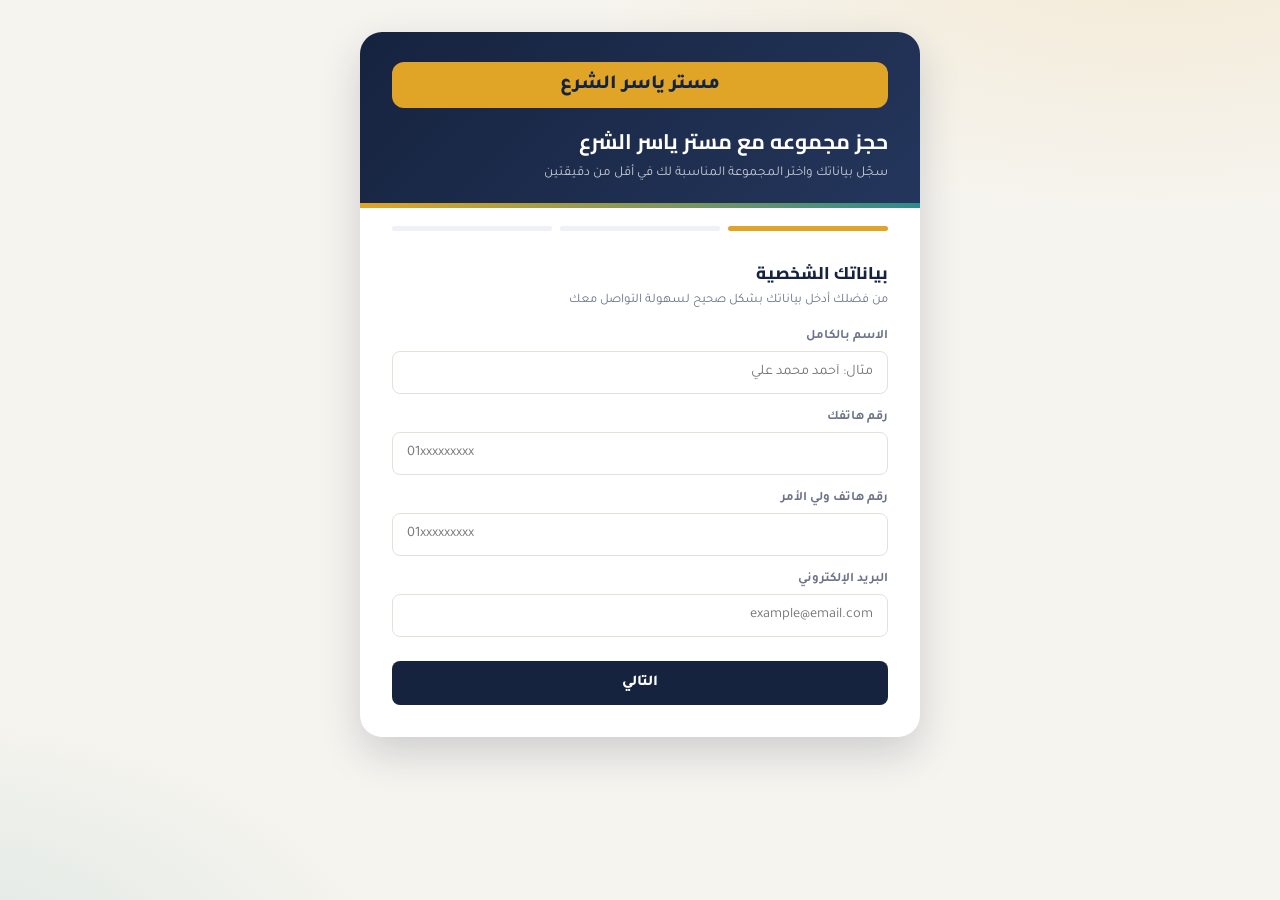
==== index.html @ 710be68e "Add files via upload" ====
<!DOCTYPE html>
<html lang="ar" dir="rtl">
<head>
<meta charset="UTF-8">
<meta name="viewport" content="width=device-width, initial-scale=1.0">
<title>تسجيل حجز  - الأستاذ ياسر الشرع</title>
<link rel="stylesheet" href="css/style.css">
</head>
<body>

<div class="page-wrap">
  <div class="reg-card">

    <div class="reg-header">
      <div class="reg-logo">مستر ياسر الشرع</div>
      <h1>حجز مجموعه مع مستر ياسر الشرع</h1>
      <p>سجّل بياناتك واختر المجموعة المناسبة لك في أقل من دقيقتين</p>
    </div>

    <div class="steps">
      <div class="step-dot active" id="dot-1"></div>
      <div class="step-dot" id="dot-2"></div>
      <div class="step-dot" id="dot-3"></div>
    </div>

    <div class="reg-body">
      <div class="form-msg" id="globalMsg"></div>

      <form id="regForm" novalidate>

        <!-- الخطوة 1: البيانات الشخصية -->
        <div class="step-panel active" id="panel-1">
          <h2 class="step-title">بياناتك الشخصية</h2>
          <p class="step-sub">من فضلك أدخل بياناتك بشكل صحيح لسهولة التواصل معك</p>

          <div class="field" id="fieldFullName">
            <label class="field-label">الاسم بالكامل</label>
            <input class="input" type="text" id="fullName" placeholder="مثال: أحمد محمد علي">
            <div class="field-error">من فضلك أدخل الاسم بالكامل</div>
          </div>

          <div class="field" id="fieldPhone">
            <label class="field-label">رقم هاتفك</label>
            <input class="input" type="tel" id="phone" placeholder="01xxxxxxxxx">
            <div class="field-error">من فضلك أدخل رقم هاتف صحيح</div>
          </div>

          <div class="field" id="fieldParentPhone">
            <label class="field-label">رقم هاتف ولي الأمر</label>
            <input class="input" type="tel" id="parentPhone" placeholder="01xxxxxxxxx">
            <div class="field-error">من فضلك أدخل رقم هاتف ولي الأمر</div>
          </div>

          <div class="field" id="fieldEmail">
            <label class="field-label">البريد الإلكتروني</label>
            <input class="input" type="email" id="email" placeholder="example@email.com">
            <div class="field-error" id="emailError">من فضلك أدخل بريد إلكتروني صحيح</div>
          </div>

          <div class="step-actions">
            <button type="button" class="btn btn-primary" id="toStep2Btn">التالي</button>
          </div>
        </div>

        <!-- الخطوة 2: النوع -->
        <div class="step-panel" id="panel-2">
          <h2 class="step-title">حدد نوعك</h2>
          <p class="step-sub">سيتم عرض المجموعات المتاحة بناءً على اختيارك</p>

          <div class="gender-grid">
            <label class="gender-option">
              <input type="radio" name="gender" value="Male" id="genderMale">
              <div class="gender-card">
                <span class="emoji">👦</span>
                <span class="label">ذكر</span>
              </div>
            </label>
            <label class="gender-option">
              <input type="radio" name="gender" value="Female" id="genderFemale">
              <div class="gender-card">
                <span class="emoji">👧</span>
                <span class="label">أنثى</span>
              </div>
            </label>
          </div>
          <div class="field-error" id="genderError">من فضلك اختر النوع</div>

          <div class="step-actions">
            <button type="button" class="btn btn-outline" id="backToStep1Btn">السابق</button>
            <button type="button" class="btn btn-primary" id="toStep3Btn">التالي</button>
          </div>
        </div>

        <!-- الخطوة 3: اختيار المجموعة -->
        <div class="step-panel" id="panel-3">
          <h2 class="step-title">اختر المجموعة المناسبة</h2>
          <p class="step-sub">هذه هي المجموعات المتاحة حاليًا حسب النوع الذي اخترته</p>

          <div id="groupsContainer">
            <div class="empty-state">جارِ تحميل المجموعات المتاحة...</div>
          </div>
          <div class="field-error" id="groupError">من فضلك اختر مجموعة متاحة</div>

          <div class="step-actions">
            <button type="button" class="btn btn-outline" id="backToStep2Btn">السابق</button>
            <button type="submit" class="btn btn-gold" id="submitBtn">تأكيد الحجز</button>
          </div>
        </div>

      </form>
    </div>
  </div>
</div>

<script src="js/register.js"></script>
</body>
</html>
---- css/style.css ----
/* =========================================================
   تسجيل الطلاب - نظام حجز الحصص - الأستاذ ياسر الشرع
   ========================================================= */

@import url('https://fonts.googleapis.com/css2?family=Cairo:wght@600;700;800&family=Tajawal:wght@400;500;700&display=swap');

:root{
  --navy:        #16233F;
  --navy-light:  #24365C;
  --navy-pale:   #EEF1F7;
  --gold:        #E0A526;
  --gold-dark:   #B9860F;
  --teal:        #2E8B8B;
  --bg:          #F6F4EF;
  --surface:     #FFFFFF;
  --text:        #1F2430;
  --text-muted:  #6C7488;
  --border:      #E4E1D8;
  --danger:      #C0392B;
  --danger-bg:   #FCEBEA;
  --success:     #2E8B57;
  --success-bg:  #E9F6EF;
  --radius-sm:   8px;
  --radius:      14px;
  --radius-lg:   22px;
  --shadow:      0 2px 10px rgba(22,35,63,.08);
  --shadow-lg:   0 16px 40px rgba(22,35,63,.18);
}

*{ box-sizing:border-box; }
html,body{ margin:0; padding:0; }
body{
  font-family:'Tajawal', sans-serif;
  color:var(--text);
  direction:rtl;
  min-height:100vh;
  background:
    radial-gradient(1000px 520px at 90% -10%, rgba(224,165,38,.14), transparent 60%),
    radial-gradient(900px 480px at -10% 110%, rgba(46,139,139,.14), transparent 60%),
    var(--bg);
}
h1,h2,h3,.brand{ font-family:'Cairo', sans-serif; }
button{ font-family:inherit; cursor:pointer; }
input,select{ font-family:inherit; }

.page-wrap{ min-height:100vh; display:flex; align-items:flex-start; justify-content:center; padding:32px 16px; }

.reg-card{
  width:100%; max-width:560px; background:var(--surface);
  border-radius:var(--radius-lg); box-shadow:var(--shadow-lg);
  overflow:hidden;
}

.reg-header{
  
  background:linear-gradient(135deg, var(--navy) 0%, var(--navy-light) 100%);
  color:#fff; padding:30px 32px 26px; position:relative;
}
.reg-header::after{
  content:""; position:absolute; inset:auto 0 0 0; height:5px;
  background:linear-gradient(90deg, var(--gold), var(--teal));
}
.reg-logo{
   height:46px; border-radius:12px; background:var(--gold); color:var(--navy);
  display:flex; align-items:center; justify-content:center; font-weight:800; font-size:20px; margin-bottom:14px;
}
.reg-header h1{ font-size:21px; margin:0 0 4px; }
.reg-header p{ margin:0; font-size:13.5px; color:rgba(255,255,255,.75); }

/* مؤشر الخطوات */
.steps{ display:flex; gap:8px; padding:18px 32px 0; }
.step-dot{ flex:1; height:5px; border-radius:999px; background:var(--navy-pale); transition:.2s background ease; }
.step-dot.active{ background:var(--gold); }
.step-dot.done{ background:var(--teal); }

.reg-body{ padding:26px 32px 32px; }
.step-panel{ display:none; }
.step-panel.active{ display:block; animation:fadeIn .25s ease; }
@keyframes fadeIn{ from{ opacity:0; transform:translateY(6px);} to{ opacity:1; transform:translateY(0);} }

.step-title{ font-size:17px; font-weight:800; color:var(--navy); margin:0 0 4px; }
.step-sub{ font-size:13px; color:var(--text-muted); margin:0 0 20px; }

.field{ margin-bottom:16px; }
label.field-label{ display:block; font-size:13px; font-weight:700; color:var(--text-muted); margin-bottom:6px; }
.input{
  width:100%; padding:12px 14px; border-radius:var(--radius-sm);
  border:1.5px solid var(--border); background:#fff; color:var(--text);
  font-size:14.5px; outline:none; transition:.15s border-color ease;
}
.input:focus{ border-color:var(--navy); }
.field-error{ color:var(--danger); font-size:12.5px; font-weight:700; margin-top:5px; display:none; }
.field-error.show{ display:block; }
.field.has-error .input{ border-color:var(--danger); }

/* اختيار النوع */
.gender-grid{ display:grid; grid-template-columns:1fr 1fr; gap:14px; margin-bottom:6px; }
.gender-option{ position:relative; }
.gender-option input{ position:absolute; opacity:0; inset:0; margin:0; cursor:pointer; }
.gender-card{
  border:2px solid var(--border); border-radius:var(--radius); padding:20px 12px;
  text-align:center; transition:.15s all ease;
}
.gender-card .emoji{ font-size:30px; display:block; margin-bottom:8px; }
.gender-card .label{ font-weight:800; color:var(--navy); font-size:14.5px; }
.gender-option input:checked + .gender-card{ border-color:var(--gold); background:#FFF8E9; }
.gender-option input:focus-visible + .gender-card{ outline:2px solid var(--teal); outline-offset:2px; }

/* قائمة المجموعات */
.groups-hint{
  background:var(--navy-pale); color:var(--navy); font-size:13px; font-weight:700;
  padding:12px 16px; border-radius:var(--radius-sm); margin-bottom:14px;
}
.group-list{ display:flex; flex-direction:column; gap:10px; }
.group-option{ position:relative; }
.group-option input{ position:absolute; opacity:0; inset:0; margin:0; cursor:pointer; }
.group-option input:disabled{ cursor:not-allowed; }
.group-card{
  border:2px solid var(--border); border-radius:var(--radius); padding:14px 16px;
  display:flex; align-items:center; gap:14px; transition:.15s all ease;
}
.group-option input:checked + .group-card{ border-color:var(--gold); background:#FFF8E9; }
.group-option input:disabled + .group-card{ opacity:.5; background:#F5F5F2; }
.group-icon{
  width:38px; height:38px; border-radius:10px; background:var(--navy); color:var(--gold);
  display:flex; align-items:center; justify-content:center; font-size:17px; flex-shrink:0;
}
.group-info{ flex:1; min-width:0; }
.group-info .g-name{ font-weight:800; color:var(--navy); font-size:14.5px; }
.group-info .g-meta{ font-size:12.5px; color:var(--text-muted); margin-top:2px; }
.group-seats{ font-size:12px; font-weight:700; color:var(--teal); white-space:nowrap; }
.group-seats.full{ color:var(--danger); }

.btn{
  display:inline-flex; align-items:center; justify-content:center; gap:8px;
  padding:13px 22px; border-radius:var(--radius-sm); border:none;
  font-size:15px; font-weight:800; width:100%; transition:.15s transform ease, .15s background ease;
}
.btn:active{ transform:scale(.98); }
.btn-primary{ background:var(--navy); color:#fff; }
.btn-primary:hover{ background:var(--navy-light); }
.btn-gold{ background:var(--gold); color:var(--navy); }
.btn-gold:hover{ background:var(--gold-dark); color:#fff; }
.btn-outline{ background:transparent; border:1.5px solid var(--border); color:var(--text); }
.btn:disabled{ opacity:.5; cursor:not-allowed; }

.step-actions{ display:flex; gap:10px; margin-top:24px; }
.step-actions .btn{ flex:1; }

.form-msg{ font-size:13.5px; font-weight:700; padding:11px 14px; border-radius:var(--radius-sm); margin-bottom:16px; display:none; }
.form-msg.show{ display:block; }
.form-msg.success{ background:var(--success-bg); color:var(--success); }
.form-msg.error{ background:var(--danger-bg); color:var(--danger); }

.spinner{
  width:16px; height:16px; border-radius:50%;
  border:3px solid rgba(255,255,255,.35); border-top-color:#fff;
  animation:spin .7s linear infinite; display:inline-block;
}
@keyframes spin{ to{ transform:rotate(360deg); } }

.empty-state{ text-align:center; color:var(--text-muted); font-size:13.5px; padding:24px; }

/* صفحة الشكر */
.thanks-wrap{
  min-height:100vh; display:flex; align-items:center; justify-content:center; text-align:center;
  padding:24px; background:
    radial-gradient(1100px 550px at 85% -10%, rgba(224,165,38,.18), transparent 60%),
    radial-gradient(900px 500px at -10% 110%, rgba(46,139,139,.18), transparent 60%),
    var(--navy);
}
.thanks-card{ max-width:520px; }
.thanks-check{
  width:84px; height:84px; border-radius:50%; background:var(--gold); color:var(--navy);
  display:flex; align-items:center; justify-content:center; font-size:42px; margin:0 auto 26px;
  box-shadow:var(--shadow-lg);
}
.thanks-title{ font-size:clamp(24px, 5vw, 34px); color:#fff; font-weight:800; margin:0 0 12px; line-height:1.4; }
.thanks-sub{ color:rgba(255,255,255,.75); font-size:15px; margin:0; }

/* ================= استجابة الشاشات ================= */
@media (max-width:640px){
  .page-wrap{ padding:0; }
  .reg-card{ border-radius:0; min-height:100vh; box-shadow:none; }
  .reg-header{ padding:24px 20px 22px; }
  .reg-body{ padding:22px 20px 28px; }
  .steps{ padding:16px 20px 0; }
}

@media (max-width:420px){
  .gender-grid{ gap:10px; }
  .gender-card{ padding:16px 8px; }
  .group-card{ padding:12px; gap:10px; }
  .group-icon{ width:32px; height:32px; font-size:15px; }
}
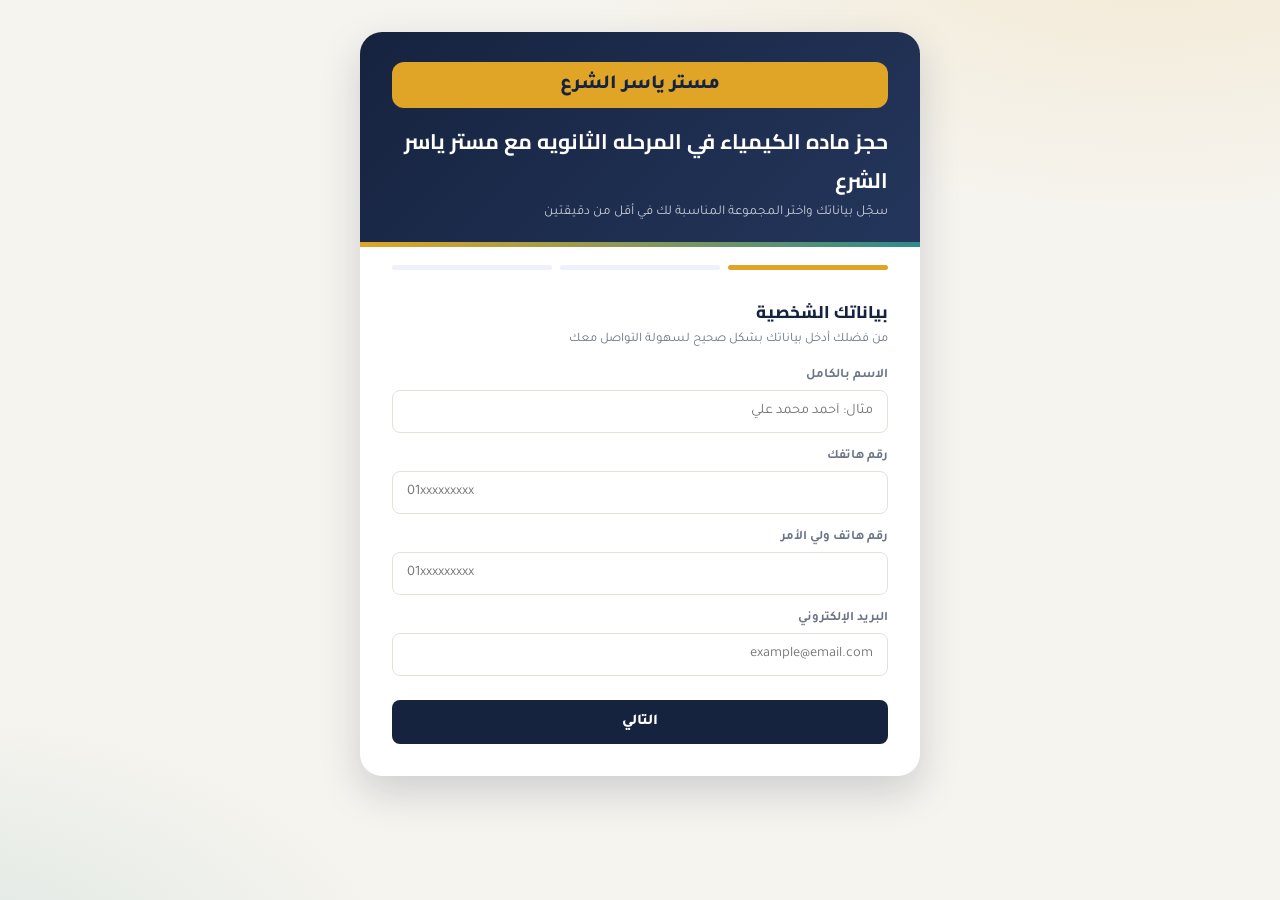
==== commit 00b885db: "Youssif Aamer" ====
--- a/index.html
+++ b/index.html
@@ -13,7 +13,7 @@
 
     <div class="reg-header">
       <div class="reg-logo">مستر ياسر الشرع</div>
-      <h1>حجز مجموعه مع مستر ياسر الشرع</h1>
+      <h1>حجز ماده الكيمياء في المرحله الثانويه مع مستر ياسر الشرع</h1>
       <p>سجّل بياناتك واختر المجموعة المناسبة لك في أقل من دقيقتين</p>
     </div>
 
@@ -72,14 +72,14 @@
               <input type="radio" name="gender" value="Male" id="genderMale">
               <div class="gender-card">
                 <span class="emoji">👦</span>
-                <span class="label">ذكر</span>
+                <span class="label">طالب</span>
               </div>
             </label>
             <label class="gender-option">
               <input type="radio" name="gender" value="Female" id="genderFemale">
               <div class="gender-card">
                 <span class="emoji">👧</span>
-                <span class="label">أنثى</span>
+                <span class="label">طالبه</span>
               </div>
             </label>
           </div>
--- a/css/style.css
+++ b/css/style.css
@@ -163,7 +163,11 @@
 
 /* صفحة الشكر */
 .thanks-wrap{
-  min-height:100vh; display:flex; align-items:center; justify-content:center; text-align:center;
+  min-height:100vh; 
+  display:flex;
+  flex-direction:column;
+  gap:16px;
+  align-items:center; justify-content:center; text-align:center;
   padding:24px; background:
     radial-gradient(1100px 550px at 85% -10%, rgba(224,165,38,.18), transparent 60%),
     radial-gradient(900px 500px at -10% 110%, rgba(46,139,139,.18), transparent 60%),
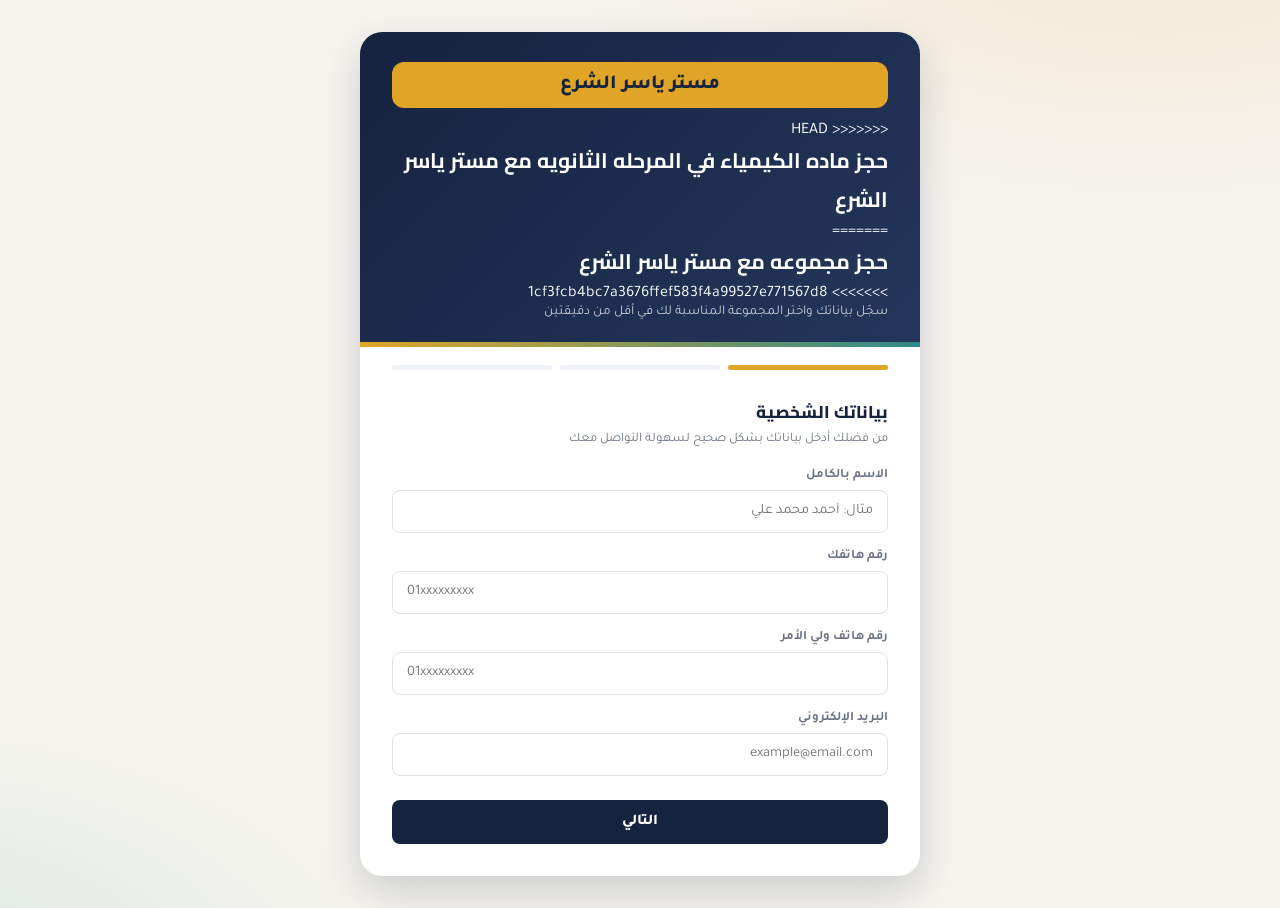
==== commit 5f4f60a5: "Change the words" ====
--- a/index.html
+++ b/index.html
@@ -13,7 +13,11 @@
 
     <div class="reg-header">
       <div class="reg-logo">مستر ياسر الشرع</div>
+<<<<<<< HEAD
       <h1>حجز ماده الكيمياء في المرحله الثانويه مع مستر ياسر الشرع</h1>
+=======
+      <h1>حجز مجموعه مع مستر ياسر الشرع</h1>
+>>>>>>> 1cf3fcb4bc7a3676ffef583f4a99527e771567d8
       <p>سجّل بياناتك واختر المجموعة المناسبة لك في أقل من دقيقتين</p>
     </div>
 
@@ -72,14 +76,22 @@
               <input type="radio" name="gender" value="Male" id="genderMale">
               <div class="gender-card">
                 <span class="emoji">👦</span>
+<<<<<<< HEAD
                 <span class="label">طالب</span>
+=======
+                <span class="label">ذكر</span>
+>>>>>>> 1cf3fcb4bc7a3676ffef583f4a99527e771567d8
               </div>
             </label>
             <label class="gender-option">
               <input type="radio" name="gender" value="Female" id="genderFemale">
               <div class="gender-card">
                 <span class="emoji">👧</span>
+<<<<<<< HEAD
                 <span class="label">طالبه</span>
+=======
+                <span class="label">أنثى</span>
+>>>>>>> 1cf3fcb4bc7a3676ffef583f4a99527e771567d8
               </div>
             </label>
           </div>
--- a/css/style.css
+++ b/css/style.css
@@ -163,11 +163,15 @@
 
 /* صفحة الشكر */
 .thanks-wrap{
+<<<<<<< HEAD
   min-height:100vh; 
   display:flex;
   flex-direction:column;
   gap:16px;
   align-items:center; justify-content:center; text-align:center;
+=======
+  min-height:100vh; display:flex; align-items:center; justify-content:center; text-align:center;
+>>>>>>> 1cf3fcb4bc7a3676ffef583f4a99527e771567d8
   padding:24px; background:
     radial-gradient(1100px 550px at 85% -10%, rgba(224,165,38,.18), transparent 60%),
     radial-gradient(900px 500px at -10% 110%, rgba(46,139,139,.18), transparent 60%),
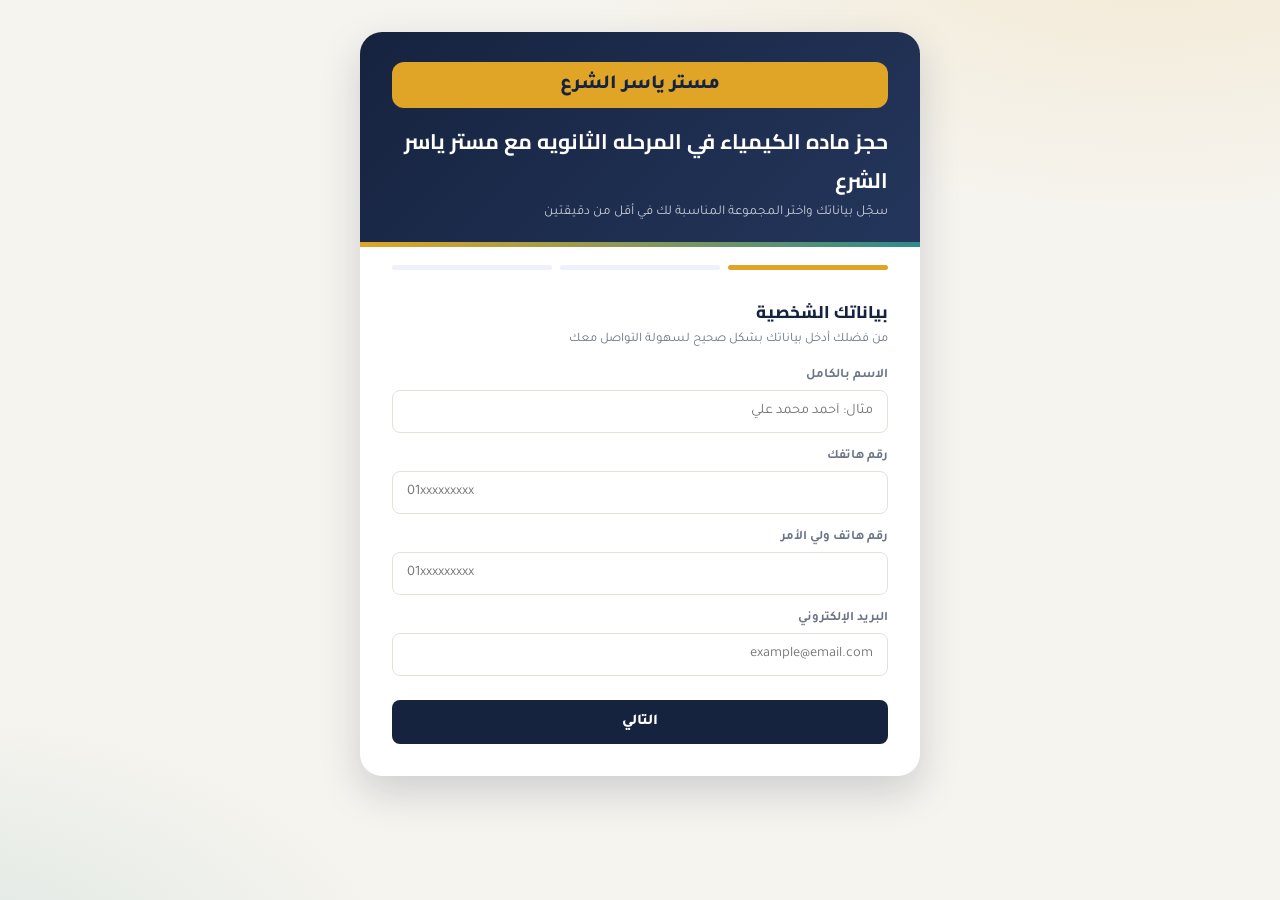
==== commit 53ead0c9: "Fix" ====
--- a/index.html
+++ b/index.html
@@ -13,11 +13,8 @@
 
     <div class="reg-header">
       <div class="reg-logo">مستر ياسر الشرع</div>
-<<<<<<< HEAD
+
       <h1>حجز ماده الكيمياء في المرحله الثانويه مع مستر ياسر الشرع</h1>
-=======
-      <h1>حجز مجموعه مع مستر ياسر الشرع</h1>
->>>>>>> 1cf3fcb4bc7a3676ffef583f4a99527e771567d8
       <p>سجّل بياناتك واختر المجموعة المناسبة لك في أقل من دقيقتين</p>
     </div>
 
